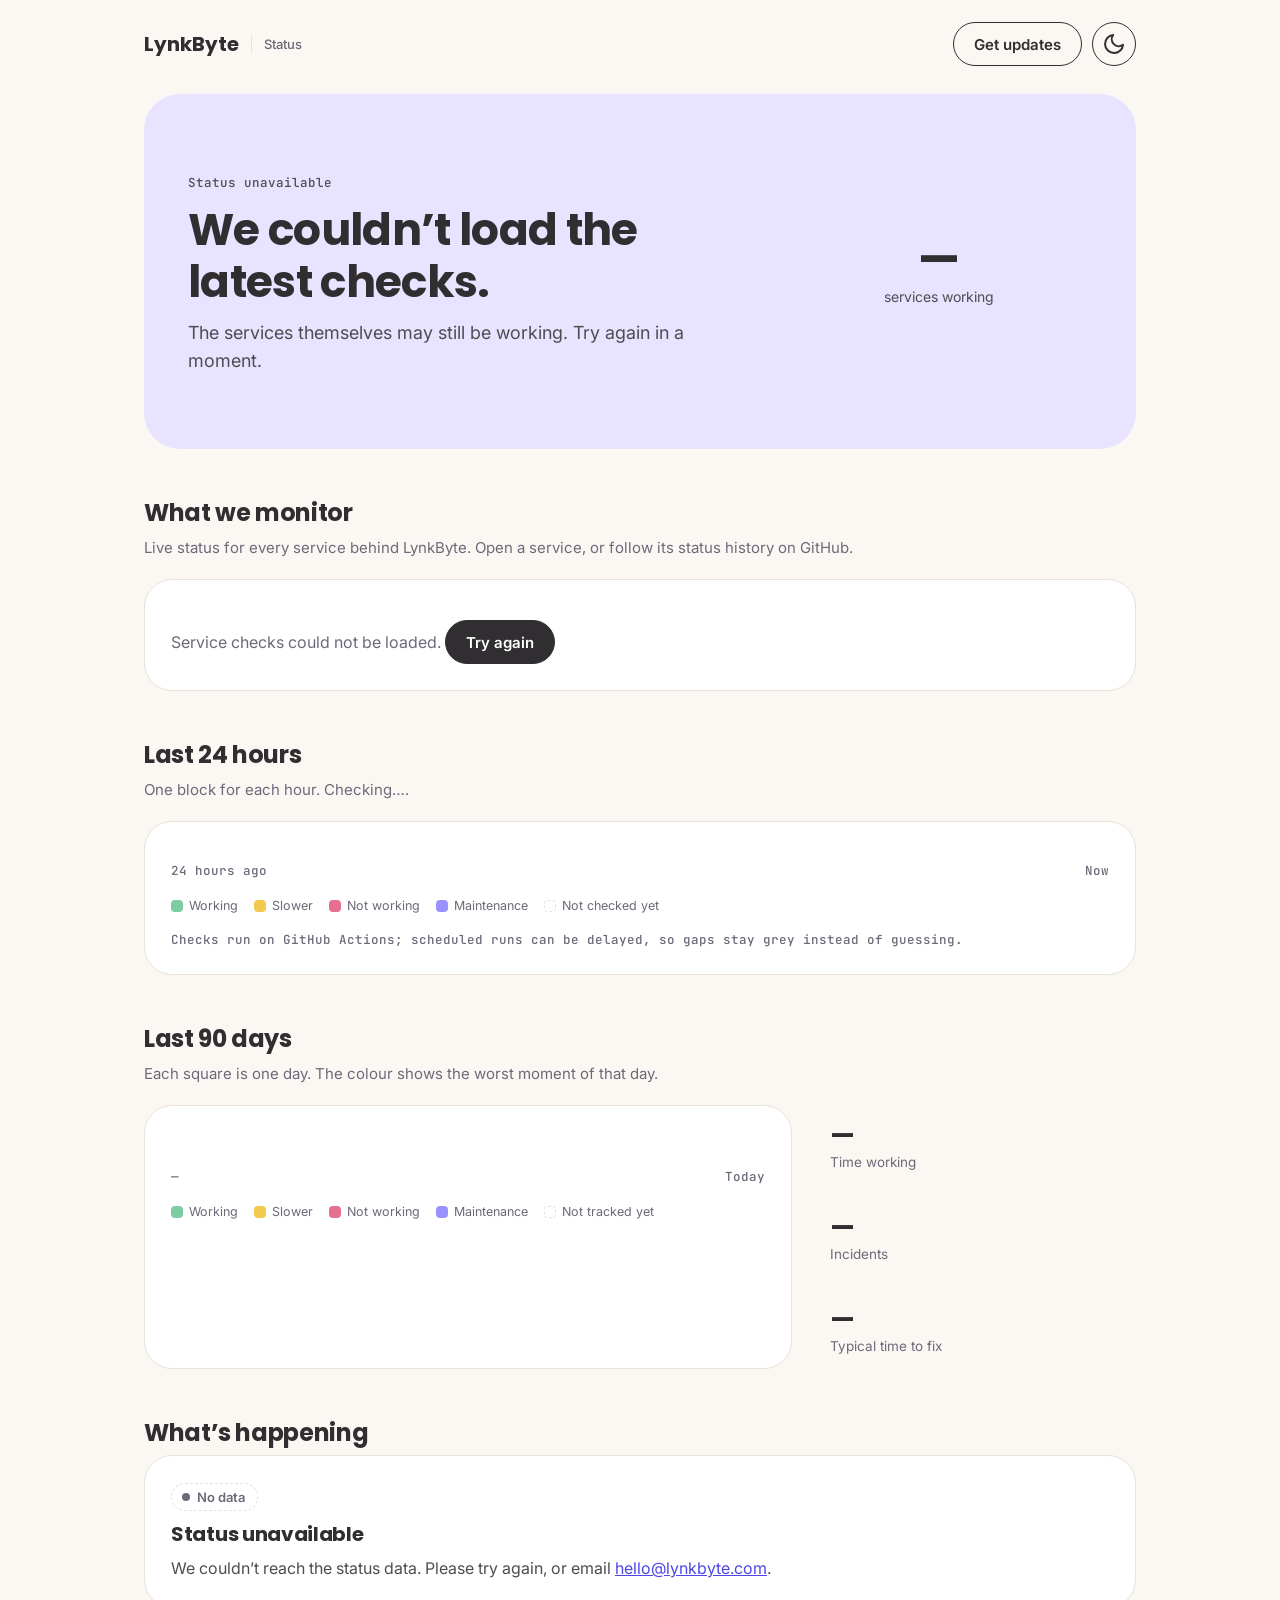
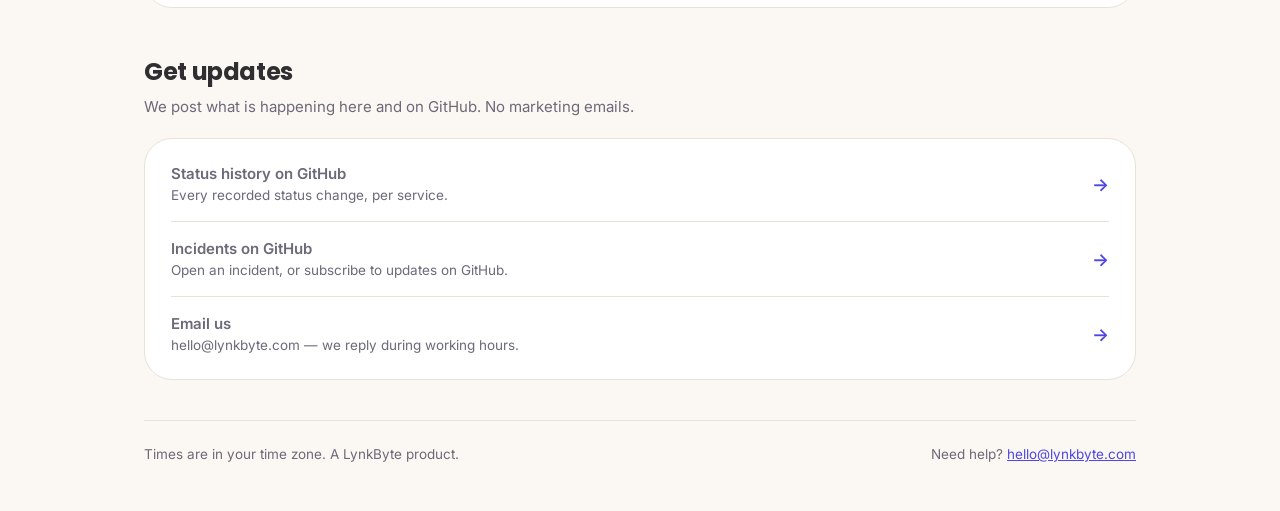
==== index.html @ 9e872897 "deploy: 687fb056496a555af31395bfa86033e79df6782c" ====
<!doctype html>
<html lang="en">
<head>
<meta charset="utf-8">
<meta name="viewport" content="width=device-width, initial-scale=1, viewport-fit=cover">
<title>LynkByte status · Can I use it right now?</title>
<meta name="description" content="Live availability for LynkByte: signing in, billing, the web app and the Android app.">
<meta name="theme-color" content="#FBF8F3" media="(prefers-color-scheme: light)">
<meta name="theme-color" content="#17141B" media="(prefers-color-scheme: dark)">
<meta property="og:title" content="LynkByte status">
<meta property="og:description" content="Can I use LynkByte right now? Live availability for signing in, billing, the web app and the Android app.">
<meta property="og:type" content="website">
<meta property="og:url" content="https://status.lynkbyte.com/">
<link rel="canonical" href="https://status.lynkbyte.com/">
<link rel="icon" href="/favicon.svg" type="image/svg+xml">
<link rel="apple-touch-icon" href="/logo-192.png">
<link rel="manifest" href="/manifest.json">
<link rel="preconnect" href="https://fonts.googleapis.com"><link rel="preconnect" href="https://fonts.gstatic.com" crossorigin>
<link href="https://fonts.googleapis.com/css2?family=Poppins:wght@600;700&family=Inter:wght@400;500;600&family=JetBrains+Mono:wght@500&display=swap" rel="stylesheet">
<style>
:root{--ink:#312E32;--body:#4F4C52;--slate:#6C6979;--paper:#FBF8F3;--card:#fff;--rule:#E8E2D8;--on:#fff;--ind:#5046E6;
--butter:#FFF0BF;--mint:#D9F2E5;--pink:#FFDDE6;--lilac:#E8E3FF;
--s-ok:#7DCDA3;--s-deg:#F2C94C;--s-out:#E5708F;--s-mnt:#9A93FF;color-scheme:light}
@media(prefers-color-scheme:dark){:root:not([data-theme="light"]){--ink:#F2EFF5;--body:#CFCBD6;--slate:#A29EAD;--paper:#17141B;--card:#211E27;--rule:#36323E;--on:#17141B;--ind:#9A93FF;--butter:#4A4530;--mint:#2F4A3E;--pink:#4D3340;--lilac:#3A3659;color-scheme:dark}}
:root[data-theme="dark"]{--ink:#F2EFF5;--body:#CFCBD6;--slate:#A29EAD;--paper:#17141B;--card:#211E27;--rule:#36323E;--on:#17141B;--ind:#9A93FF;--butter:#4A4530;--mint:#2F4A3E;--pink:#4D3340;--lilac:#3A3659;color-scheme:dark}
*,*::before,*::after{box-sizing:border-box}
html{scroll-padding-top:24px}
body{margin:0;background:var(--paper);color:var(--body);font:400 16px/26px Inter,"Segoe UI",Arial,sans-serif}
h1,h2,h3{font-family:Poppins,"Segoe UI",Arial,sans-serif;color:var(--ink);margin:0;letter-spacing:-.015em}
button{font:inherit;color:inherit;background:none;border:0;cursor:pointer;text-align:left}
a{color:var(--ind)}
:focus-visible{outline:3px solid var(--ind);outline-offset:3px;border-radius:14px}
.w{max-width:1040px;margin:0 auto;padding:0 24px}
.mono{font:500 12.5px 'JetBrains Mono',ui-monospace,SFMono-Regular,Menlo,monospace;color:var(--slate)}
.ico{width:24px;height:24px;stroke:var(--ink);fill:none;stroke-width:2;stroke-linecap:round;stroke-linejoin:round;flex:none}
#banner{background:var(--butter);color:var(--ink);text-align:center;padding:9px 16px;font:600 13px Inter,Arial,sans-serif}
header{display:flex;align-items:center;justify-content:space-between;gap:12px;padding:22px 0}
.brand{font:700 20px Poppins,Arial,sans-serif;color:var(--ink);display:flex;gap:12px;align-items:center;text-decoration:none}
.brand small{font:500 13px Inter,Arial,sans-serif;color:var(--slate);border-left:1px solid var(--rule);padding-left:12px}
.h-actions{display:flex;gap:10px;flex:none}
.pill{height:44px;padding:0 20px;border-radius:99px;border:1.5px solid var(--ink);color:var(--ink);font:600 15px Inter,Arial,sans-serif;display:inline-flex;align-items:center;gap:8px;text-decoration:none;white-space:nowrap}
.pill.dk{background:var(--ink);color:var(--on)}
.ib{width:44px;padding:0;justify-content:center}
.hero{display:grid;grid-template-columns:1.3fr .7fr;gap:32px;align-items:center;border-radius:36px;padding:44px;margin-top:6px;transition:background .3s;color:var(--ink)}
.hero.ok{background:var(--mint)}.hero.deg{background:var(--butter)}.hero.out{background:var(--pink)}.hero.mnt,.hero.none{background:var(--lilac)}
.hero h1{font-size:44px;line-height:1.18;margin:10px 0 12px}
.hero p{margin:0;font-size:18px;line-height:28px;color:var(--body)}
.hero .mono{color:var(--body)}
.checks{padding:8px 26px}
.check{display:grid;grid-template-columns:minmax(0,1fr) auto auto 24px;gap:16px;align-items:center;padding:16px 0;border-bottom:1px solid var(--rule)}
.check:last-child{border-bottom:0}
.check .nm{min-width:0}
.check .nm b{display:block;font:600 15px/22px Inter,Arial,sans-serif;color:var(--ink)}
.check .nm a{text-decoration:none;color:var(--ink)}
.check .nm a:hover b{text-decoration:underline}
.check .nm span{display:block;color:var(--slate);font:500 12px/18px 'JetBrains Mono',monospace;white-space:nowrap;overflow:hidden;text-overflow:ellipsis}
.check .up{text-align:right;font:700 18px/22px Poppins,Arial,sans-serif;color:var(--ink);white-space:nowrap}
.check .up small{display:block;font:500 11.5px/16px Inter,Arial,sans-serif;color:var(--slate);text-transform:uppercase;letter-spacing:.04em}
.check .go{font:600 18px Inter,Arial,sans-serif;color:var(--ind);text-decoration:none;justify-self:end}
.ringw{position:relative;justify-self:center;width:min(100%,260px);aspect-ratio:1}
.ringw svg{width:100%;height:100%}
.ringc{position:absolute;inset:0;display:grid;place-content:center;text-align:center}
.ringc b{font:700 46px/50px Poppins,Arial,sans-serif;color:var(--ink)}
.ringc span{font-size:14px;color:var(--body)}
h2{font-size:24px;line-height:32px;margin:48px 0 6px}
.sub{margin:0 0 18px;color:var(--slate);font-size:15px}
.chip{display:inline-flex;align-items:center;gap:7px;border-radius:99px;padding:2px 12px 2px 10px;font:600 13px/22px Inter,Arial,sans-serif;color:var(--ink);white-space:nowrap}
.chip i{width:8px;height:8px;border-radius:50%;background:var(--ink);flex:none}
.c-ok{background:var(--mint)}.c-deg{background:var(--butter)}.c-out{background:var(--pink)}.c-mnt,.c-none{background:var(--lilac)}
.c-none{background:transparent;border:1.5px dashed var(--rule);color:var(--slate)}
.c-none i{background:var(--slate)}
.card{background:var(--card);border:1px solid var(--rule);border-radius:28px;padding:26px}
.rib{display:grid;grid-template-columns:repeat(24,1fr);gap:4px;margin-top:6px}
.rib i{height:44px;border-radius:8px;display:block}
.rib i.ok{background:var(--s-ok)}.rib i.deg{background:var(--s-deg)}.rib i.out{background:var(--s-out)}.rib i.mnt{background:var(--s-mnt)}
.rib i.none{background:transparent;border:1.5px dashed var(--rule)}
.lab{display:flex;justify-content:space-between;margin-top:8px}
.key{display:flex;flex-wrap:wrap;gap:6px 16px;margin-top:14px;font-size:12.5px;color:var(--slate)}
.key span{display:inline-flex;align-items:center;gap:6px}
.key i{width:12px;height:12px;border-radius:4px;display:inline-block}
.key i.ok{background:var(--s-ok)}.key i.deg{background:var(--s-deg)}.key i.out{background:var(--s-out)}.key i.mnt{background:var(--s-mnt)}
.key i.none{background:transparent;border:1.5px dashed var(--rule)}
.cols{display:grid;grid-template-columns:2fr 1fr;gap:20px}
.cal{display:grid;grid-auto-flow:column;grid-template-rows:repeat(7,1fr);gap:4px}
.cal i{aspect-ratio:1;border-radius:6px;min-width:0;display:block}
.cal i.ok{background:var(--s-ok)}.cal i.deg{background:var(--s-deg)}.cal i.out{background:var(--s-out)}.cal i.mnt{background:var(--s-mnt)}
.cal i.none{background:transparent;border:1.5px dashed var(--rule)}
.cal-lab{display:flex;justify-content:space-between;margin-top:12px}
.stats{display:grid;gap:12px;align-content:start}
.stat{background:var(--paper);border-radius:18px;padding:14px 18px}
.stat b{display:block;font:700 26px/32px Poppins,Arial,sans-serif;color:var(--ink)}
.stat span{font-size:13.5px;color:var(--slate);line-height:18px;display:block;margin-top:2px}
.inc h3{font-size:20px;margin:10px 0 4px}
.inc dl{display:grid;grid-template-columns:150px 1fr;gap:10px 18px;margin:16px 0}
.inc dt{font:600 13.5px Inter,Arial,sans-serif;color:var(--ink)}
.inc dd{margin:0}
.ups{list-style:none;margin:6px 0 0;padding:0 0 0 2px;border-left:2px solid var(--rule)}
.ups li{position:relative;padding:0 0 14px 20px;white-space:pre-line}
.ups li::before{content:"";position:absolute;left:-7px;top:8px;width:12px;height:12px;border-radius:50%;background:var(--ink);border:2px solid var(--card)}
.ups b{color:var(--ink)}
.recent{list-style:none;margin:16px 0 0;padding:0}
.recent li{display:flex;flex-wrap:wrap;gap:4px 12px;justify-content:space-between;padding:10px 0;border-top:1px solid var(--rule);font-size:14px}
.recent a{font-weight:600;text-decoration:none}
.recent a:hover{text-decoration:underline}
.updates{padding:8px 26px}
.updates .row{display:flex;justify-content:space-between;align-items:center;gap:14px;padding:16px 0;border-bottom:1px solid var(--rule);text-decoration:none;color:var(--ink)}
.updates .row:last-child{border-bottom:0}
.updates .row b{display:block;font:600 15px/22px Inter,Arial,sans-serif}
.updates .row span{display:block;color:var(--slate);font-size:13.5px;line-height:20px}
.updates .row .go{font:600 18px Inter,Arial,sans-serif;color:var(--ind);flex:none}
.muted{color:var(--slate)}
footer{margin:40px 0 44px;padding-top:20px;border-top:1px solid var(--rule);display:flex;flex-wrap:wrap;justify-content:space-between;gap:10px;font-size:13.5px;color:var(--slate)}
footer a{color:var(--ind)}
.retry{margin-top:14px;display:inline-flex}
@media(max-width:860px){.hero{grid-template-columns:1fr;padding:30px 24px}.hero h1{font-size:34px;line-height:42px}.ringw{width:min(70%,220px)}.cols{grid-template-columns:1fr}.stats{grid-template-columns:repeat(3,1fr)}}
@media(max-width:620px){.stats{grid-template-columns:1fr}.brand small{display:none}.pill{padding:0 16px}}
@media(max-width:560px){.w{padding:0 16px}.card{padding:20px}.updates{padding:4px 20px}.checks{padding:4px 20px}.check{grid-template-columns:minmax(0,1fr) auto;grid-template-areas:"nm up" "chip go";row-gap:8px;column-gap:12px}.check .nm{grid-area:nm}.check .up{grid-area:up}.check .chip{grid-area:chip;justify-self:start}.check .go{grid-area:go}.inc dl{grid-template-columns:1fr;gap:2px}.inc dd{margin-bottom:10px}.rib{gap:2px}.rib i{height:36px;border-radius:5px}.hero h1{font-size:30px;line-height:38px}}
@media(prefers-reduced-motion:reduce){*{transition:none!important}}
</style>
</head>
<body>
<div id="banner" hidden></div>
<div class="w">
<header>
  <a class="brand" href="/">LynkByte <small>Status</small></a>
  <div class="h-actions">
    <a class="pill" href="#updates">Get updates</a>
    <button class="pill ib" id="theme" type="button" aria-label="Switch between light and dark">
      <svg class="ico" viewBox="0 0 24 24" aria-hidden="true"><path d="M21 12.8A9 9 0 1 1 11.2 3a7 7 0 0 0 9.8 9.8z"/></svg>
    </button>
  </div>
</header>
<main>
  <section class="hero none" id="hero" aria-live="polite" aria-busy="true">
    <div>
      <span class="mono" id="hmeta">Checking status…</span>
      <h1 id="ht">Checking…</h1>
      <p id="hs">Loading the latest checks.</p>
    </div>
    <div class="ringw">
      <svg viewBox="0 0 220 220" id="ring" aria-hidden="true"></svg>
      <div class="ringc"><b id="rn">—</b><span>services working</span></div>
    </div>
  </section>

  <h2>What we monitor</h2>
  <p class="sub">Live status for every service behind LynkByte. Open a service, or follow its status history on GitHub.</p>
  <div class="card checks" id="checks"></div>

  <h2>Last 24 hours</h2>
  <p class="sub">One block for each hour. <span id="checked">Checking…</span>.</p>
  <div class="card">
    <div class="rib" id="rib" role="img" aria-label="Health for each of the last 24 hours"></div>
    <div class="lab mono"><span>24 hours ago</span><span>Now</span></div>
    <div class="key" aria-hidden="true">
      <span><i class="ok"></i>Working</span><span><i class="deg"></i>Slower</span><span><i class="out"></i>Not working</span><span><i class="mnt"></i>Maintenance</span><span><i class="none"></i>Not checked yet</span>
    </div>
    <p class="mono" style="margin:12px 0 0">Checks run on GitHub Actions; scheduled runs can be delayed, so gaps stay grey instead of guessing.</p>
  </div>

  <h2>Last 90 days</h2>
  <p class="sub">Each square is one day. The colour shows the worst moment of that day.</p>
  <div class="cols">
    <div class="card">
      <div class="cal" id="cal" role="img" aria-label="Health for each of the last 90 days"></div>
      <div class="cal-lab mono"><span id="cal-start">—</span><span id="cal-end">Today</span></div>
      <p class="mono" id="cal-note" style="margin:8px 0 0"></p>
      <div class="key" aria-hidden="true">
        <span><i class="ok"></i>Working</span><span><i class="deg"></i>Slower</span><span><i class="out"></i>Not working</span><span><i class="mnt"></i>Maintenance</span><span><i class="none"></i>Not tracked yet</span>
      </div>
    </div>
    <div class="stats">
      <div class="stat"><b id="up">—</b><span id="upl">Time working</span></div>
      <div class="stat"><b id="ni">—</b><span id="nil">Incidents</span></div>
      <div class="stat"><b id="fix">—</b><span id="fixl">Typical time to fix</span></div>
    </div>
  </div>

  <h2 id="ih">What’s happening</h2>
  <div class="card inc" id="inc"><p class="muted" style="margin:0">Loading the latest incident information…</p></div>

  <h2 id="updates">Get updates</h2>
  <p class="sub">We post what is happening here and on GitHub. No marketing emails.</p>
  <div class="card updates">
    <a class="row" href="https://github.com/LynkByte/lynkdesk-status/tree/master/history" target="_blank" rel="noopener">
      <span><b>Status history on GitHub</b><span>Every recorded status change, per service.</span></span>
      <span class="go" aria-hidden="true">→</span>
    </a>
    <a class="row" href="https://github.com/LynkByte/lynkdesk-status/issues" target="_blank" rel="noopener">
      <span><b>Incidents on GitHub</b><span>Open an incident, or subscribe to updates on GitHub.</span></span>
      <span class="go" aria-hidden="true">→</span>
    </a>
    <a class="row" href="mailto:hello@lynkbyte.com">
      <span><b>Email us</b><span>hello@lynkbyte.com — we reply during working hours.</span></span>
      <span class="go" aria-hidden="true">→</span>
    </a>
  </div>
</main>
<footer>
  <span>Times are in your time zone. A LynkByte product.</span>
  <span>Need help? <a href="mailto:hello@lynkbyte.com">hello@lynkbyte.com</a></span>
</footer>
</div>
<noscript><div class="w"><p class="card">This page needs JavaScript to load live status. You can still see the raw checks in the <a href="https://github.com/LynkByte/lynkdesk-status">status repository</a>.</p></div></noscript>
<script>
(function(){
'use strict';

var OWNER='LynkByte', REPO='lynkdesk-status';
var RAW='https://raw.githubusercontent.com/'+OWNER+'/'+REPO+'/master/';
var API='https://api.github.com/repos/'+OWNER+'/'+REPO;
var ISSUE_CACHE_KEY='lynkbyte-status-issues-v1';
var ISSUE_CACHE_MS=5*60*1000;
var RUN_CACHE_KEY='lynkbyte-status-lastrun-v1';
var RUN_CACHE_MS=2*60*1000;
var PREVIEW=(function(){var v=new URLSearchParams(location.search).get('preview');return ['ok','deg','out','mnt'].indexOf(v)>-1?v:null;})();

var LAB={ok:'Working',deg:'Slower than usual',out:'Not working',mnt:'Maintenance',none:'Not tracked yet'};
var COL={ok:'var(--s-ok)',deg:'var(--s-deg)',out:'var(--s-out)',mnt:'var(--s-mnt)'};

var SITES=[
  {slug:'corporate-website',name:'Corporate website',url:'https://lynkbyte.com'},
  {slug:'web-app',name:'Web app',url:'https://app.lynkbyte.com/up'},
  {slug:'api',name:'API',url:'https://api.lynkbyte.com/api/health'},
  {slug:'database-and-cache',name:'Database and cache',url:'https://app.lynkbyte.com/health/deep'}
];

var DEMO={
  ok:{hero:['Everything is working.','All four services are responding normally.'],title:null},
  deg:{hero:['Some services are slower than usual.','Keep working as normal. Screens may take a little longer to load.'],title:'Some services are slower than usual',who:'Customers using the web app or API',do:'Keep working as normal. Nothing is lost.',we:'We’re watching the affected services and will post an update here.',updates:[['Monitoring','The slow period is easing. We’re keeping an eye on it.','10:42'],['Investigating','Some requests are taking longer than usual.','10:05']]},
  out:{hero:['A service is not working right now.','We are fixing it. Your saved data is safe.'],title:'A service is not working',who:'Anyone using the affected service',do:'Try again in a few minutes. Your saved data is safe.',we:'We found the faulty change and are rolling it back.',updates:[['Identified','The faulty change is found. Rolling back now.','10:31'],['Investigating','Some requests are failing.','10:12']]},
  mnt:{hero:['Planned maintenance is under way.','Some services are briefly unavailable. Your data is safe.'],title:'Database upgrade',who:'The web app and API, for about 30 minutes',do:'If you’re already signed in, you can keep working.',we:'We’re upgrading the database to make everything faster. No data is lost.',updates:[['In progress','Some services are briefly unavailable.','10:00'],['Scheduled','Planned window: 10:00 to 10:30 today.','Announced 17 Nov']]}
};

var state={sites:{},summary:[],issues:[],issuesOk:false,maint:[],events:[],trackingStart:0,lastCheck:0,lastChange:0,loaded:false,failed:false,comments:{}};

function $(id){return document.getElementById(id);}
function esc(v){return String(v==null?'':v).replace(/[&<>"']/g,function(c){return {'&':'&amp;','<':'&lt;','>':'&gt;','"':'&quot;',"'":'&#39;'}[c];});}
function safeUrl(u){return /^https:\/\/github\.com\//.test(String(u||''))?u:'https://github.com/LynkByte/lynkdesk-status/issues';}
function has(arr,v){return arr.indexOf(v)>-1;}

function parseYml(text){
  var out={};
  text.split(/\r?\n/).forEach(function(line){
    var m=line.match(/^([A-Za-z][A-Za-z0-9]*):\s*(.*)$/);
    if(m) out[m[1]]=m[2];
  });
  return out;
}
function fetchText(url){
  return fetch(url,{cache:'no-store'}).then(function(r){
    if(!r.ok) throw new Error(url+' returned '+r.status);
    return r.text();
  });
}
function getIssues(){
  var cached=null;
  try{cached=JSON.parse(localStorage.getItem(ISSUE_CACHE_KEY)||'null');}catch(e){}
  if(cached&&Date.now()-cached.t<ISSUE_CACHE_MS) return Promise.resolve(cached.d);
  return fetch(API+'/issues?state=all&per_page=100&sort=created&direction=desc',{cache:'no-store',headers:{Accept:'application/vnd.github+json'}})
    .then(function(r){if(!r.ok) throw new Error('GitHub issues returned '+r.status);return r.json();})
    .then(function(list){
      list=list.filter(function(i){return !i.pull_request;});
      try{localStorage.setItem(ISSUE_CACHE_KEY,JSON.stringify({t:Date.now(),d:list}));}catch(e){}
      return list;
    })
    .catch(function(err){
      if(cached) return cached.d;
      throw err;
    });
}
function getLastRun(){
  var cached=null;
  try{cached=JSON.parse(localStorage.getItem(RUN_CACHE_KEY)||'null');}catch(e){}
  if(cached&&Date.now()-cached.t<RUN_CACHE_MS) return Promise.resolve(cached.ts);
  return fetch(API+'/actions/workflows/uptime.yml/runs?per_page=5&exclude_pull_requests=true',{cache:'no-store',headers:{Accept:'application/vnd.github+json'}})
    .then(function(r){if(!r.ok) throw new Error('Runs returned '+r.status);return r.json();})
    .then(function(d){
      var runs=(d&&d.workflow_runs)||[];
      var done=runs.filter(function(r){return r.status==='completed';})[0];
      var ts=done?new Date(done.updated_at||done.run_started_at).getTime():null;
      if(ts){try{localStorage.setItem(RUN_CACHE_KEY,JSON.stringify({t:Date.now(),ts:ts}));}catch(e){}}
      return ts;
    })
    .catch(function(){return cached?cached.ts:null;});
}

function norm(s){return s==='up'?'ok':s==='degraded'?'deg':s==='down'?'out':s==='mnt'?'mnt':'none';}
function slugExists(slug){return SITES.some(function(s){return s.slug===slug;});}
function labelsOf(i){return (i.labels||[]).map(function(l){return typeof l==='string'?l:(l.name||'');});}
function hasLabel(i,name){return has(labelsOf(i),name);}
function issueSlugs(i){return labelsOf(i).filter(slugExists);}
function isDegraded(i){return /degraded/i.test(i.title||'');}
function isStatus(i){return hasLabel(i,'status');}
function cleanTitle(t){return String(t||'').replace(/^[^A-Za-z0-9]+/,'').replace(/\s+/g,' ').trim();}

function parseMaint(i){
  var body=i.body||'';
  var start=(body.match(/start:\s*([^\s]+)/)||[])[1];
  var end=(body.match(/end:\s*([^\s]+)/)||[])[1];
  var s=start?new Date(start).getTime():NaN;
  var e=end?new Date(end).getTime():NaN;
  if(isNaN(s)||isNaN(e)||e<=s) return null;
  function list(key){
    var m=body.match(new RegExp(key+':\\s*([^\\n]*)'));
    return m?m[1].split(',').map(function(x){return x.trim();}).filter(Boolean):[];
  }
  return {start:s,end:e,down:list('expectedDown'),degraded:list('expectedDegraded'),title:cleanTitle(i.title),html_url:i.html_url,number:i.number};
}

function activeMaintList(){
  var now=Date.now();
  return state.maint.filter(function(m){return m.start<=now&&now<=m.end;});
}
function activeMaintFor(slug){
  var list=activeMaintList();
  for(var i=0;i<list.length;i++){
    var m=list[i];
    if(m.down.indexOf(slug)>-1||m.degraded.indexOf(slug)>-1) return m;
  }
  return null;
}
function siteState(slug){
  var s=state.sites[slug];
  if(!s) return 'none';
  var st=norm(s.status);
  var m=activeMaintFor(slug);
  if(m){
    if(m.down.indexOf(slug)>-1) return 'mnt';
    if(m.degraded.indexOf(slug)>-1&&st==='ok') return 'deg';
  }
  return st;
}
function overall(){
  if(PREVIEW) return PREVIEW;
  var sts=SITES.map(function(s){return siteState(s.slug);});
  if(has(sts,'out')) return 'out';
  if(has(sts,'deg')) return 'deg';
  if(has(sts,'mnt')||activeMaintList().length) return 'mnt';
  if(sts.every(function(x){return x==='none';})) return 'none';
  return 'ok';
}
function periodState(start,end){
  var st='ok';
  state.events.forEach(function(ev){
    if(ev.start<end&&ev.end>start){
      if(ev.kind==='out') st='out';
      else if(ev.kind==='deg'&&st!=='out') st='deg';
      else if(ev.kind==='mnt'&&st==='ok') st='mnt';
    }
  });
  return st;
}

function rel(ts){
  if(!ts) return 'never';
  var d=Date.now()-ts;
  if(d<60000) return 'just now';
  var m=Math.floor(d/60000);
  if(m<60) return m+' min ago';
  var h=Math.floor(m/60);
  if(h<24) return h+(h===1?' hour ago':' hours ago');
  var days=Math.floor(h/24);
  return days+(days===1?' day ago':' days ago');
}
function fmtTime(ts){return new Date(ts).toLocaleTimeString(undefined,{hour:'numeric',minute:'2-digit'});}
function fmtDate(ts){return new Date(ts).toLocaleDateString('en-GB',{day:'numeric',month:'short'});}
function fmtDateFull(ts){return new Date(ts).toLocaleDateString('en-GB',{day:'numeric',month:'short',year:'numeric'});}
function fmtDateTime(ts){return new Date(ts).toLocaleString(undefined,{day:'numeric',month:'short',hour:'numeric',minute:'2-digit'});}
function fmtDur(ms){
  if(ms<60000) return 'under a minute';
  var m=Math.round(ms/60000);
  if(m<60) return m+' min';
  var h=Math.floor(m/60),r=m%60;
  if(h<24) return r?h+'h '+r+'m':h+'h';
  var d=Math.floor(h/24),rh=h%24;
  return rh?d+'d '+rh+'h':d+'d';
}
function ymd(d){return d.getFullYear()+'-'+String(d.getMonth()+1).padStart(2,'0')+'-'+String(d.getDate()).padStart(2,'0');}

function summaryFor(slug){
  for(var i=0;i<state.summary.length;i++) if(state.summary[i]&&state.summary[i].slug===slug) return state.summary[i];
  return null;
}
function hadDowntime(dayStart){
  var key=ymd(new Date(dayStart));
  return state.summary.some(function(x){return x&&x.dailyMinutesDown&&x.dailyMinutesDown[key]>0;});
}
function affectedSites(slugs){
  return SITES.filter(function(s){return slugs.indexOf(s.slug)>-1;});
}
function arc(cx,cy,r,a0,a1){
  function p(a){return [cx+r*Math.cos(a),cy+r*Math.sin(a)];}
  var s=p(a0),e=p(a1);
  return 'M'+s[0].toFixed(2)+' '+s[1].toFixed(2)+'A'+r+' '+r+' 0 0 1 '+e[0].toFixed(2)+' '+e[1].toFixed(2);
}

function renderHero(){
  var w=overall(),hero=$('hero');
  var good=PREVIEW?(PREVIEW==='ok'?SITES.length:0):SITES.filter(function(s){return siteState(s.slug)==='ok';}).length;
  hero.className='hero '+w;
  var downSites=SITES.filter(function(s){return siteState(s.slug)==='out';});
  var title,text;
  if(PREVIEW&&DEMO[w]&&DEMO[w].hero){title=DEMO[w].hero[0];text=DEMO[w].hero[1];}
  else if(w==='ok'){title='Everything is working.';text='The website, web app, API and database are responding normally.';}
  else if(w==='deg'){title='Some services are slower than usual.';text='Keep working as normal. Screens may take a little longer to load.';}
  else if(w==='out'){title=(downSites[0]?downSites[0].name:'A service')+' isn’t working right now.';text='We are fixing it. Your saved data is safe.';}
  else if(w==='mnt'){title='Planned maintenance is under way.';text='Some services are briefly unavailable. Your saved data is safe.';}
  else{title='Waiting for the first checks.';text='The page will update as soon as the first results arrive.';}
  $('ht').textContent=title;
  $('hs').textContent=text;
  $('rn').textContent=good+'/'+SITES.length;
  hero.setAttribute('aria-busy','false');
  updateAges();
}

function updateAges(){
  if(!state.loaded) return;
  var meta=$('hmeta');
  var when=state.lastCheck||state.lastChange;
  var prefix=state.lastCheck?'checked ':'last change ';
  if(PREVIEW){meta.textContent='Design preview · not live data';meta.title='';}
  else if(when){meta.textContent='Right now · '+prefix+rel(when);meta.title=new Date(when).toLocaleString();}
  else{meta.textContent='Right now · no check yet';meta.title='';}
  var checked=$('checked');
  if(checked){
    var txt=when?prefix+rel(when):'not checked yet';
    checked.textContent=txt.charAt(0).toUpperCase()+txt.slice(1);
    checked.title=when?new Date(when).toLocaleString():'';
  }
}

function uptimeFor(slug){
  var s=summaryFor(slug);
  if(!s) return null;
  var days=(Date.now()-state.trackingStart)/86400000;
  if(days>=30) return {value:s.uptimeMonth||s.uptime||'—',label:'last 30 days'};
  return {value:s.uptime||'—',label:'since '+fmtDate(state.trackingStart)};
}

function renderChecks(){
  $('checks').innerHTML=SITES.map(function(s){
    var st=PREVIEW||siteState(s.slug),site=state.sites[s.slug];
    var up=PREVIEW?null:uptimeFor(s.slug);
    var age=site&&site.lastUpdated?'status since '+rel(new Date(site.lastUpdated).getTime()):'';
    var text=st==='none'?'No data yet':LAB[st];
    return '<div class="check">'+
      '<span class="nm"><a href="'+esc(s.url)+'" target="_blank" rel="noopener"><b>'+esc(s.name)+'</b></a><span title="'+esc(s.url)+'">'+esc(s.url)+'</span></span>'+
      '<span class="up">'+(up?esc(up.value):'—')+'<small>'+esc(up?up.label:'preview')+'</small></span>'+
      '<span class="chip c-'+st+'" title="'+esc(age)+'"><i></i>'+esc(text)+'</span>'+
      '<a class="go" href="https://github.com/LynkByte/lynkdesk-status/commits/master/history/'+s.slug+'.yml" target="_blank" rel="noopener" title="'+esc('Status history for '+s.name+' on GitHub')+'" aria-label="'+esc('Status history for '+s.name+' on GitHub')+'">→</a>'+
    '</div>';
  }).join('');
}

function renderRibbon(){
  var hour=new Date();hour.setMinutes(0,0,0);
  var cutoff=state.lastCheck||state.lastChange||Date.now();
  var blocks=[],summary=[];
  for(var i=23;i>=0;i--){
    var s=hour.getTime()-i*3600000,e=s+3600000,st;
    if(e<=state.trackingStart||s>=cutoff) st='none';
    else st=periodState(s,e);
    var label=fmtTime(s);
    blocks.push('<i class="'+st+'" title="'+esc(label+' · '+(st==='none'?'Not checked yet':LAB[st]))+'" aria-hidden="true"></i>');
    summary.push(LAB[st]);
  }
  $('rib').innerHTML=blocks.join('');
  $('rib').setAttribute('aria-label','Last 24 hours: '+summary.join(', '));
}

function renderCalendar(){
  var today=new Date();today.setHours(0,0,0,0);
  var first=today.getTime()-89*86400000;
  var cells=[],counts={ok:0,deg:0,out:0,mnt:0,none:0};
  for(var i=0;i<90;i++){
    var s=first+i*86400000,e=s+86400000,st;
    if(e<=state.trackingStart) st='none';
    else{
      st=periodState(s,e);
      if(st==='ok'&&hadDowntime(s)) st='out';
    }
    counts[st]=(counts[st]||0)+1;
    var day=fmtDate(s);
    cells.push('<i class="'+st+'" title="'+esc(day+' · '+(st==='none'?'Not tracked yet':LAB[st]))+'" aria-hidden="true"></i>');
  }
  $('cal').innerHTML=cells.join('');
  $('cal-start').textContent=fmtDate(first);
  $('cal-end').textContent=fmtDate(today);
  $('cal-note').textContent='Tracking began '+fmtDateFull(state.trackingStart)+'.';
  $('cal').setAttribute('aria-label','Last 90 days: '+counts.ok+' working, '+counts.deg+' slower, '+counts.out+' not working, '+counts.mnt+' maintenance, '+counts.none+' not tracked yet');
}

function renderStats(){
  var trackingDays=(Date.now()-state.trackingStart)/86400000;
  function pick(field){
    var vals=state.summary.map(function(x){return x?parseFloat(x[field]):NaN;}).filter(function(v){return !isNaN(v);});
    return vals.length?Math.min.apply(null,vals):null;
  }
  var upEl=$('up'),upL=$('upl');
  if(trackingDays>=30){
    var m=pick('uptimeMonth');
    upEl.textContent=m===null?'—':m.toFixed(2)+'%';
    upL.textContent='Time working, last 30 days';
  }else{
    var a=pick('uptime');
    upEl.textContent=a===null?'—':a.toFixed(2)+'%';
    upL.textContent='Time working since '+fmtDateFull(state.trackingStart);
  }

  var ni=$('ni'),nil=$('nil');
  if(state.issuesOk){
    var cutoff=Math.max(state.trackingStart,Date.now()-90*86400000);
    var count=state.issues.filter(function(i){return isStatus(i)&&new Date(i.created_at).getTime()>=cutoff;}).length;
    ni.textContent=count;
    nil.textContent=trackingDays>=90?'Incidents, last 90 days':'Incidents since '+fmtDateFull(state.trackingStart);
  }else{
    ni.textContent='—';
    nil.textContent='Incident count unavailable';
  }

  var durations=state.issues.filter(function(i){return isStatus(i)&&i.closed_at;})
    .map(function(i){return new Date(i.closed_at)-new Date(i.created_at);})
    .filter(function(ms){return ms>0;})
    .sort(function(a,b){return a-b;});
  var fix=$('fix');
  if(durations.length){
    fix.textContent=fmtDur(durations[Math.floor(durations.length/2)]);
    $('fixl').textContent='Typical time to fix';
  }else{
    fix.textContent='—';
    $('fixl').textContent=state.issuesOk?'No incidents fixed yet':'Time to fix unavailable';
  }
}

function renderIncident(){
  var box=$('inc');
  if(PREVIEW&&DEMO[PREVIEW]&&DEMO[PREVIEW].title){
    var d=DEMO[PREVIEW];
    box.innerHTML='<span class="chip c-'+PREVIEW+'"><i></i>'+(PREVIEW==='mnt'?'In progress':'Ongoing')+'</span>'+
      '<h3>'+esc(d.title)+'</h3>'+
      '<dl><dt>Who is affected</dt><dd>'+esc(d.who)+'</dd><dt>What you can do</dt><dd>'+esc(d.do)+'</dd><dt>What we are doing</dt><dd>'+esc(d.we)+'</dd></dl>'+
      '<ol class="ups">'+d.updates.map(function(u){return '<li><b>'+esc(u[0])+'</b> <span class="mono">'+esc(u[2])+'</span><br>'+esc(u[1])+'</li>';}).join('')+'</ol>';
    return;
  }
  if(!state.issuesOk){
    if(overall()==='out'||overall()==='deg'){
      box.innerHTML='<span class="chip c-out"><i></i>Ongoing</span><h3>Some services are affected</h3><p style="margin:8px 0 0">The live checks above show a problem. Detailed incident updates are temporarily unavailable; refresh in a moment or check <a href="https://github.com/LynkByte/lynkdesk-status/issues" target="_blank" rel="noopener">GitHub</a>.</p>';
    }else{
      box.innerHTML='<span class="chip c-ok"><i></i>No incidents</span><h3>All clear</h3><p style="margin:8px 0 0">The live checks are passing. Detailed incident history is temporarily unavailable.</p>';
    }
    return;
  }
  var open=state.issues.filter(function(i){return isStatus(i)&&i.state==='open'&&issueSlugs(i).length;}).sort(function(a,b){
    var da=isDegraded(a)?1:0,db=isDegraded(b)?1:0;
    if(da!==db) return da-db;
    return new Date(b.created_at)-new Date(a.created_at);
  })[0];
  var maint=activeMaintList()[0];
  if(open) return renderOpenIncident(open);
  if(maint) return renderMaint(maint);
  return renderAllClear();
}

function renderOpenIncident(issue){
  var box=$('inc'),st=isDegraded(issue)?'deg':'out',slugs=issueSlugs(issue),sites=affectedSites(slugs);
  var who=sites.length?sites.map(function(s){return s.name;}).join(', '):'Some services';
  var what=st==='out'?'Try again in a few minutes. Your saved data is safe.':'Keep working as normal. Screens may take a little longer to load.';
  box.innerHTML='<span class="chip c-'+st+'"><i></i>Ongoing</span>'+
    '<h3>'+esc(cleanTitle(issue.title))+'</h3>'+
    '<dl><dt>Who is affected</dt><dd>'+esc(who)+'</dd>'+
    '<dt>What you can do</dt><dd>'+esc(what)+'</dd>'+
    '<dt>What we are doing</dt><dd id="doing">We’re investigating. Updates will appear below.</dd>'+
    '<dt>Started</dt><dd>'+esc(fmtDateTime(issue.created_at))+'</dd></dl>'+
    '<ol class="ups" id="ups"><li><b>Reported</b> <span class="mono">'+esc(fmtTime(issue.created_at))+'</span><br>We’re looking into it.</li></ol>'+
    '<p style="margin:14px 0 0"><a href="'+esc(safeUrl(issue.html_url))+'" target="_blank" rel="noopener">Follow this incident on GitHub</a></p>';
  loadComments(issue);
}

function loadComments(issue){
  if(state.comments[issue.number]) return paintComments(issue,state.comments[issue.number]);
  fetch(issue.comments_url+'?per_page=30',{headers:{Accept:'application/vnd.github+json'}})
    .then(function(r){if(!r.ok) throw new Error('comments '+r.status);return r.json();})
    .then(function(list){state.comments[issue.number]=list;paintComments(issue,list);})
    .catch(function(){});
}
function paintComments(issue,list){
  var ups=$('ups');
  if(!ups||!list||!list.length) return;
  var recent=list.slice(-5).reverse();
  ups.innerHTML=recent.map(function(c){
    return '<li><b>Update</b> <span class="mono">'+esc(fmtTime(c.created_at))+'</span><br>'+esc(trimBody(c.body))+'</li>';
  }).join('')+'<li><b>Reported</b> <span class="mono">'+esc(fmtTime(issue.created_at))+'</span><br>We’re looking into it.</li>';
  var doing=$('doing');
  if(doing&&recent[0]&&recent[0].body) doing.textContent='We posted an update below.';
}
function trimBody(body){
  var s=String(body||'').replace(/\r/g,'').replace(/\n{3,}/g,'\n\n').trim();
  return s.length>420?s.slice(0,417)+'…':s;
}

function renderMaint(m){
  var box=$('inc'),slugs=m.down.concat(m.degraded),sites=affectedSites(slugs);
  var who=sites.length?sites.map(function(s){return s.name;}).join(', '):'Some services';
  box.innerHTML='<span class="chip c-mnt"><i></i>In progress</span>'+
    '<h3>'+esc(m.title||'Planned maintenance')+'</h3>'+
    '<dl><dt>Who is affected</dt><dd>'+esc(who)+'</dd>'+
    '<dt>What you can do</dt><dd>Carry on as normal where you can. Your saved data is safe.</dd>'+
    '<dt>What we are doing</dt><dd>We’re carrying out planned maintenance. We’ll post an update when it’s done.</dd>'+
    '<dt>Window</dt><dd>'+esc(fmtDateTime(m.start)+' – '+fmtDateTime(m.end))+'</dd></dl>'+
    '<ol class="ups"><li><b>In progress</b> <span class="mono">'+esc(fmtTime(m.start))+'</span><br>Planned maintenance is under way.</li></ol>';
}

function renderAllClear(){
  var box=$('inc');
  var recent=state.issues.filter(function(i){return isStatus(i)&&i.closed_at;})
    .sort(function(a,b){return new Date(b.closed_at)-new Date(a.closed_at);}).slice(0,3);
  var html='<span class="chip c-ok"><i></i>No incidents</span><h3>All clear</h3>';
  if(recent.length){
    html+='<p style="margin:8px 0 0">Nothing is wrong right now. The last problem was '+esc(cleanTitle(recent[0].title))+' on '+esc(fmtDate(recent[0].closed_at))+', fixed in '+esc(fmtDur(new Date(recent[0].closed_at)-new Date(recent[0].created_at)))+'.</p>';
    html+='<ul class="recent">'+recent.map(function(i){
      var dur=fmtDur(new Date(i.closed_at)-new Date(i.created_at));
      return '<li><span>'+esc(cleanTitle(i.title))+'</span><span class="mono">'+esc(fmtDate(i.closed_at))+' · '+esc(dur)+'</span><a href="'+esc(safeUrl(i.html_url))+'" target="_blank" rel="noopener">Details</a></li>';
    }).join('')+'</ul>';
  }else{
    html+='<p style="margin:8px 0 0">Nothing is wrong right now. No incidents since tracking began on '+esc(fmtDateFull(state.trackingStart))+'.</p>';
  }
  box.innerHTML=html;
}

function renderRing(){
  var n=SITES.length,gap=.16,seg=2*Math.PI/n,out='';
  for(var i=0;i<n;i++){
    var st=PREVIEW||siteState(SITES[i].slug),a0=-Math.PI/2+i*seg+gap/2,a1=a0+seg-gap;
    out+='<path d="'+arc(110,110,88,a0,a1)+'" fill="none" stroke-width="20" stroke-linecap="round" stroke="'+(st==='none'?'var(--rule)':COL[st])+'" opacity="'+(st==='none'?'.7':'1')+'"/>';
  }
  $('ring').innerHTML=out;
}

function render(){
  renderHero();
  renderChecks();
  renderRibbon();
  renderCalendar();
  renderStats();
  renderIncident();
  renderRing();
}

function fail(){
  state.failed=true;
  $('hero').className='hero mnt';
  $('hero').setAttribute('aria-busy','false');
  $('hmeta').textContent='Status unavailable';
  $('ht').textContent='We couldn’t load the latest checks.';
  $('hs').textContent='The services themselves may still be working. Try again in a moment.';
  $('rn').textContent='—';
  $('checks').innerHTML='<p class="muted" style="margin:0">Service checks could not be loaded. <button type="button" class="pill dk retry" id="retry">Try again</button></p>';
  $('inc').innerHTML='<span class="chip c-none"><i></i>No data</span><h3>Status unavailable</h3><p style="margin:8px 0 0">We couldn’t reach the status data. Please try again, or email <a href="mailto:hello@lynkbyte.com">hello@lynkbyte.com</a>.</p>';
  $('up').textContent='—';$('ni').textContent='—';$('fix').textContent='—';
  var retry=$('retry');
  if(retry) retry.addEventListener('click',function(){location.reload();});
}

function load(){
  var hist=Promise.all(SITES.map(function(s){
    return fetchText(RAW+'history/'+s.slug+'.yml').then(parseYml).catch(function(){return null;});
  }));
  var summary=Promise.resolve(fetch(RAW+'history/summary.json',{cache:'no-store'}))
    .then(function(r){return r.ok?r.json():null;})
    .catch(function(){return null;});
  var issues=Promise.resolve(getIssues()).catch(function(){return null;});
  var lastRun=Promise.resolve(getLastRun()).catch(function(){return null;});
  return Promise.all([hist,summary,issues,lastRun]).then(function(res){
    var rows=res[0],sum=res[1],list=res[2],run=res[3];
    state.sites={};
    var starts=[],checks=[];
    SITES.forEach(function(s,i){
      var row=rows[i];
      if(!row) return;
      state.sites[s.slug]={
        status:row.status||'',
        code:row.code||'',
        responseTime:row.responseTime||'',
        lastUpdated:row.lastUpdated||'',
        startTime:row.startTime||''
      };
      if(row.startTime){var st=new Date(row.startTime).getTime();if(!isNaN(st)) starts.push(st);}
      if(row.lastUpdated){var lt=new Date(row.lastUpdated).getTime();if(!isNaN(lt)) checks.push(lt);}
    });
    if(!Object.keys(state.sites).length) throw new Error('No history available');
    state.trackingStart=starts.length?Math.min.apply(null,starts):(checks.length?Math.min.apply(null,checks):Date.now());
    state.lastChange=checks.length?Math.max.apply(null,checks):0;
    state.lastCheck=run||0;
    state.summary=Array.isArray(sum)?sum:[];
    state.issuesOk=Array.isArray(list);
    state.issues=Array.isArray(list)?list:[];
    state.maint=[];
    state.events=[];
    state.issues.forEach(function(i){
      if(hasLabel(i,'maintenance')){var m=parseMaint(i);if(m) state.maint.push(m);return;}
      if(!isStatus(i)) return;
      var slugs=issueSlugs(i);
      if(!slugs.length) return;
      var start=new Date(i.created_at).getTime();
      var end=i.closed_at?new Date(i.closed_at).getTime():Date.now();
      if(end<=start) end=start+60000;
      state.events.push({start:start,end:end,kind:isDegraded(i)?'deg':'out'});
    });
    state.maint.forEach(function(m){
      var relevant=(!m.down.length&&!m.degraded.length)||m.down.concat(m.degraded).some(slugExists);
      if(relevant) state.events.push({start:m.start,end:m.end,kind:'mnt'});
    });
    state.loaded=true;
    render();
  }).catch(function(err){
    if(window.console) console.error(err);
    fail();
  });
}

if(PREVIEW){
  var banner=$('banner');
  banner.hidden=false;
  banner.textContent='Design preview · showing the “'+(PREVIEW==='deg'?'slower':PREVIEW==='out'?'outage':PREVIEW==='mnt'?'maintenance':'working')+'” state, not live data';
  document.documentElement.setAttribute('data-preview',PREVIEW);
}

$('theme').addEventListener('click',function(){
  var root=document.documentElement;
  var dark=root.getAttribute('data-theme')?root.getAttribute('data-theme')==='dark':window.matchMedia('(prefers-color-scheme: dark)').matches;
  root.setAttribute('data-theme',dark?'light':'dark');
});

if('serviceWorker' in navigator){
  navigator.serviceWorker.getRegistrations().then(function(rs){rs.forEach(function(r){r.unregister();});}).catch(function(){});
}
if('caches' in window){
  caches.keys().then(function(keys){keys.forEach(function(k){caches.delete(k);});}).catch(function(){});
}

load();
setInterval(updateAges,60000);
setInterval(function(){if(!document.hidden) load();},10*60*1000);
})();
</script>
</body>
</html>
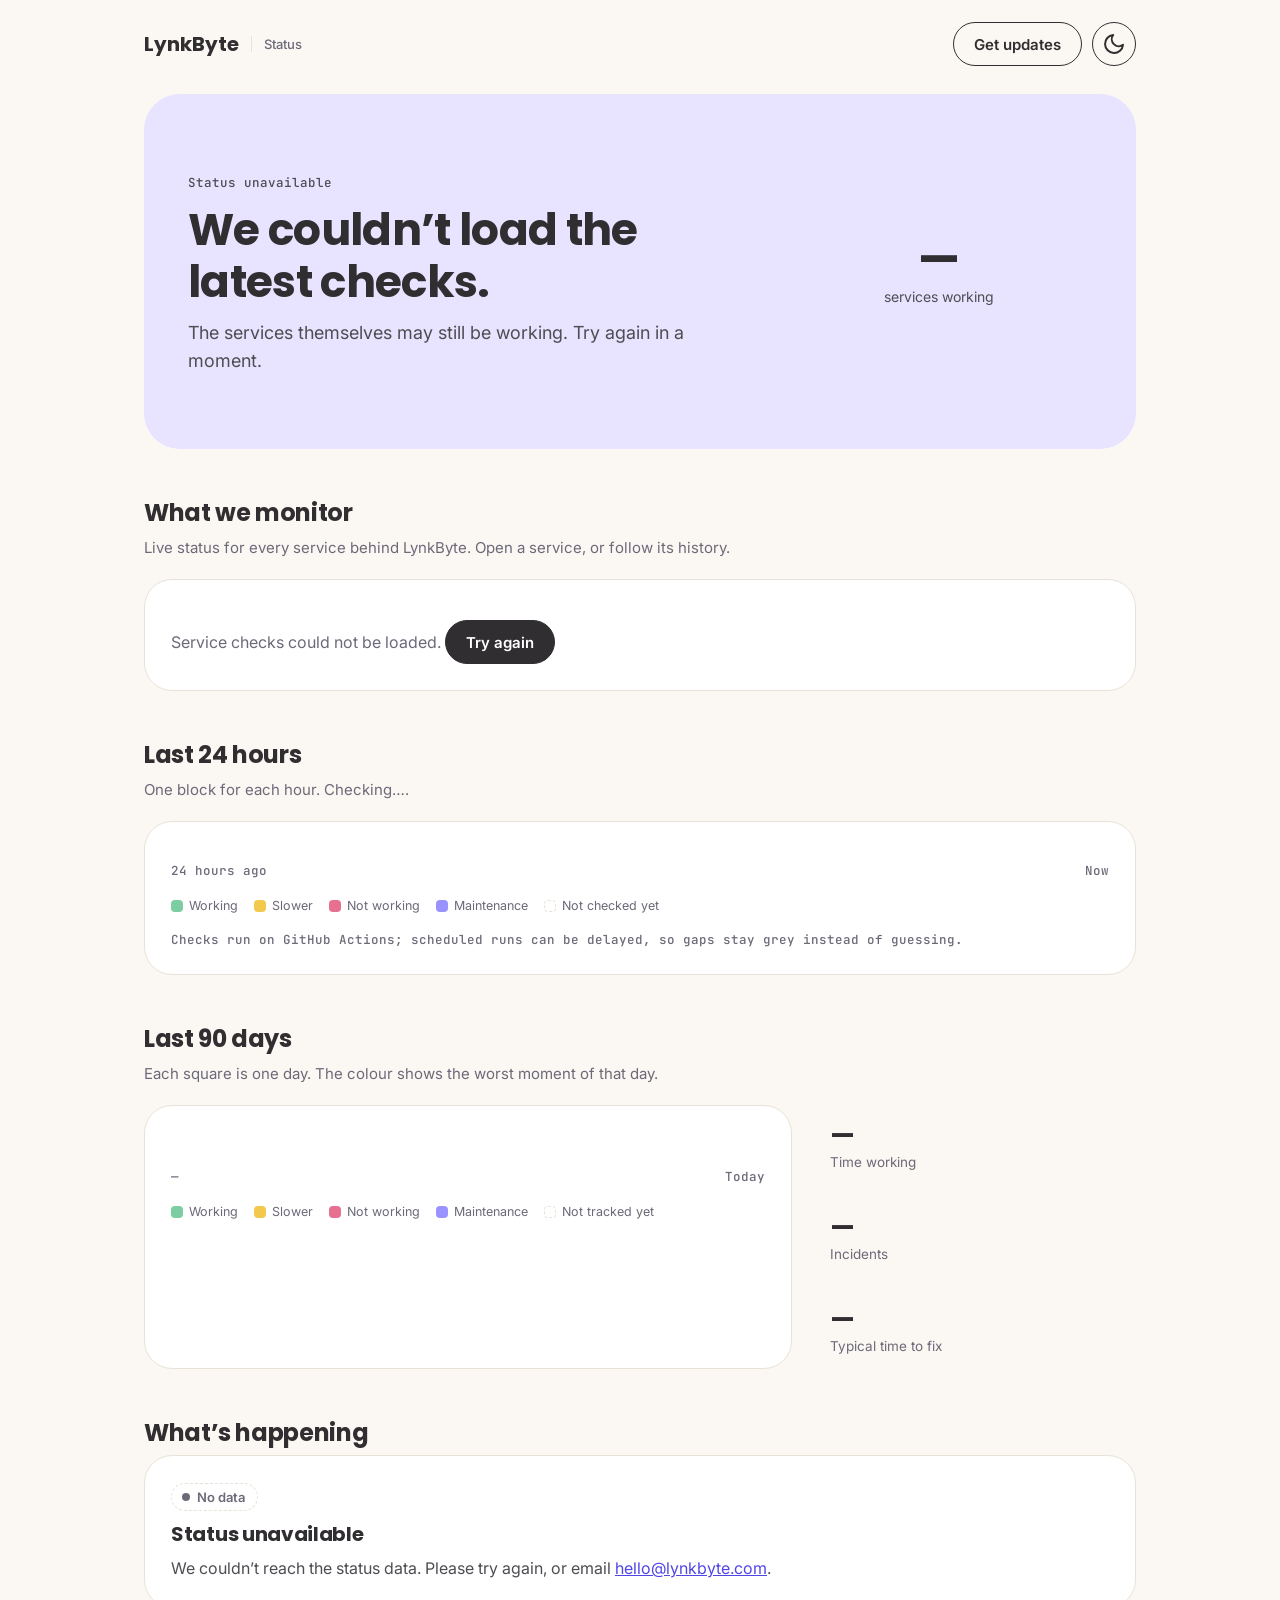
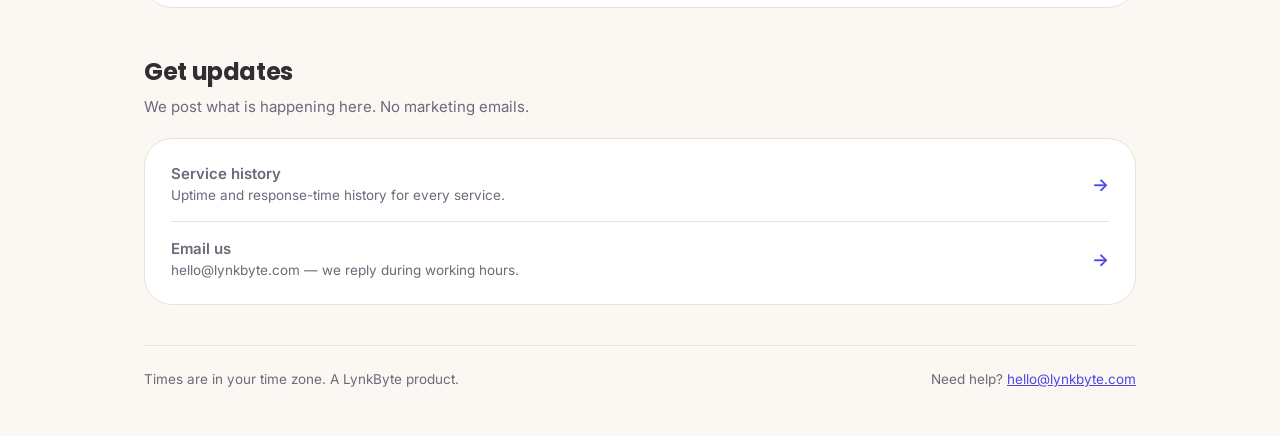
==== commit fe7ccb3c: "deploy: 7a174834b29d6bb6e81fd0dfc7f990e30463a4e9" ====
--- a/index.html
+++ b/index.html
@@ -144,7 +144,7 @@
   </section>
 
   <h2>What we monitor</h2>
-  <p class="sub">Live status for every service behind LynkByte. Open a service, or follow its status history on GitHub.</p>
+  <p class="sub">Live status for every service behind LynkByte. Open a service, or follow its history.</p>
   <div class="card checks" id="checks"></div>
 
   <h2>Last 24 hours</h2>
@@ -180,14 +180,10 @@
   <div class="card inc" id="inc"><p class="muted" style="margin:0">Loading the latest incident information…</p></div>
 
   <h2 id="updates">Get updates</h2>
-  <p class="sub">We post what is happening here and on GitHub. No marketing emails.</p>
+  <p class="sub">We post what is happening here. No marketing emails.</p>
   <div class="card updates">
-    <a class="row" href="https://github.com/LynkByte/lynkdesk-status/tree/master/history" target="_blank" rel="noopener">
-      <span><b>Status history on GitHub</b><span>Every recorded status change, per service.</span></span>
-      <span class="go" aria-hidden="true">→</span>
-    </a>
-    <a class="row" href="https://github.com/LynkByte/lynkdesk-status/issues" target="_blank" rel="noopener">
-      <span><b>Incidents on GitHub</b><span>Open an incident, or subscribe to updates on GitHub.</span></span>
+    <a class="row" href="/history/">
+      <span><b>Service history</b><span>Uptime and response-time history for every service.</span></span>
       <span class="go" aria-hidden="true">→</span>
     </a>
     <a class="row" href="mailto:hello@lynkbyte.com">
@@ -201,7 +197,7 @@
   <span>Need help? <a href="mailto:hello@lynkbyte.com">hello@lynkbyte.com</a></span>
 </footer>
 </div>
-<noscript><div class="w"><p class="card">This page needs JavaScript to load live status. You can still see the raw checks in the <a href="https://github.com/LynkByte/lynkdesk-status">status repository</a>.</p></div></noscript>
+<noscript><div class="w"><p class="card">This page needs JavaScript to load live status. Please email <a href="mailto:hello@lynkbyte.com">hello@lynkbyte.com</a> if you need help.</p></div></noscript>
 <script>
 (function(){
 'use strict';
@@ -236,7 +232,6 @@
 
 function $(id){return document.getElementById(id);}
 function esc(v){return String(v==null?'':v).replace(/[&<>"']/g,function(c){return {'&':'&amp;','<':'&lt;','>':'&gt;','"':'&quot;',"'":'&#39;'}[c];});}
-function safeUrl(u){return /^https:\/\/github\.com\//.test(String(u||''))?u:'https://github.com/LynkByte/lynkdesk-status/issues';}
 function has(arr,v){return arr.indexOf(v)>-1;}
 
 function parseYml(text){
@@ -448,7 +443,7 @@
       '<span class="nm"><a href="'+esc(s.url)+'" target="_blank" rel="noopener"><b>'+esc(s.name)+'</b></a><span title="'+esc(s.url)+'">'+esc(s.url)+'</span></span>'+
       '<span class="up">'+(up?esc(up.value):'—')+'<small>'+esc(up?up.label:'preview')+'</small></span>'+
       '<span class="chip c-'+st+'" title="'+esc(age)+'"><i></i>'+esc(text)+'</span>'+
-      '<a class="go" href="https://github.com/LynkByte/lynkdesk-status/commits/master/history/'+s.slug+'.yml" target="_blank" rel="noopener" title="'+esc('Status history for '+s.name+' on GitHub')+'" aria-label="'+esc('Status history for '+s.name+' on GitHub')+'">→</a>'+
+      '<a class="go" href="/history/'+s.slug+'/" title="'+esc('History for '+s.name)+'" aria-label="'+esc('History for '+s.name)+'">→</a>'+
     '</div>';
   }).join('');
 }
@@ -545,7 +540,7 @@
   }
   if(!state.issuesOk){
     if(overall()==='out'||overall()==='deg'){
-      box.innerHTML='<span class="chip c-out"><i></i>Ongoing</span><h3>Some services are affected</h3><p style="margin:8px 0 0">The live checks above show a problem. Detailed incident updates are temporarily unavailable; refresh in a moment or check <a href="https://github.com/LynkByte/lynkdesk-status/issues" target="_blank" rel="noopener">GitHub</a>.</p>';
+      box.innerHTML='<span class="chip c-out"><i></i>Ongoing</span><h3>Some services are affected</h3><p style="margin:8px 0 0">The live checks above show a problem. Detailed incident updates are temporarily unavailable; refresh in a moment or email <a href="mailto:hello@lynkbyte.com">hello@lynkbyte.com</a>.</p>';
     }else{
       box.innerHTML='<span class="chip c-ok"><i></i>No incidents</span><h3>All clear</h3><p style="margin:8px 0 0">The live checks are passing. Detailed incident history is temporarily unavailable.</p>';
     }
@@ -572,8 +567,7 @@
     '<dt>What you can do</dt><dd>'+esc(what)+'</dd>'+
     '<dt>What we are doing</dt><dd id="doing">We’re investigating. Updates will appear below.</dd>'+
     '<dt>Started</dt><dd>'+esc(fmtDateTime(issue.created_at))+'</dd></dl>'+
-    '<ol class="ups" id="ups"><li><b>Reported</b> <span class="mono">'+esc(fmtTime(issue.created_at))+'</span><br>We’re looking into it.</li></ol>'+
-    '<p style="margin:14px 0 0"><a href="'+esc(safeUrl(issue.html_url))+'" target="_blank" rel="noopener">Follow this incident on GitHub</a></p>';
+    '<ol class="ups" id="ups"><li><b>Reported</b> <span class="mono">'+esc(fmtTime(issue.created_at))+'</span><br>We’re looking into it.</li></ol>';
   loadComments(issue);
 }
 
@@ -620,7 +614,7 @@
     html+='<p style="margin:8px 0 0">Nothing is wrong right now. The last problem was '+esc(cleanTitle(recent[0].title))+' on '+esc(fmtDate(recent[0].closed_at))+', fixed in '+esc(fmtDur(new Date(recent[0].closed_at)-new Date(recent[0].created_at)))+'.</p>';
     html+='<ul class="recent">'+recent.map(function(i){
       var dur=fmtDur(new Date(i.closed_at)-new Date(i.created_at));
-      return '<li><span>'+esc(cleanTitle(i.title))+'</span><span class="mono">'+esc(fmtDate(i.closed_at))+' · '+esc(dur)+'</span><a href="'+esc(safeUrl(i.html_url))+'" target="_blank" rel="noopener">Details</a></li>';
+      return '<li><span>'+esc(cleanTitle(i.title))+'</span><span class="mono">'+esc(fmtDate(i.closed_at))+' · '+esc(dur)+'</span></li>';
     }).join('')+'</ul>';
   }else{
     html+='<p style="margin:8px 0 0">Nothing is wrong right now. No incidents since tracking began on '+esc(fmtDateFull(state.trackingStart))+'.</p>';
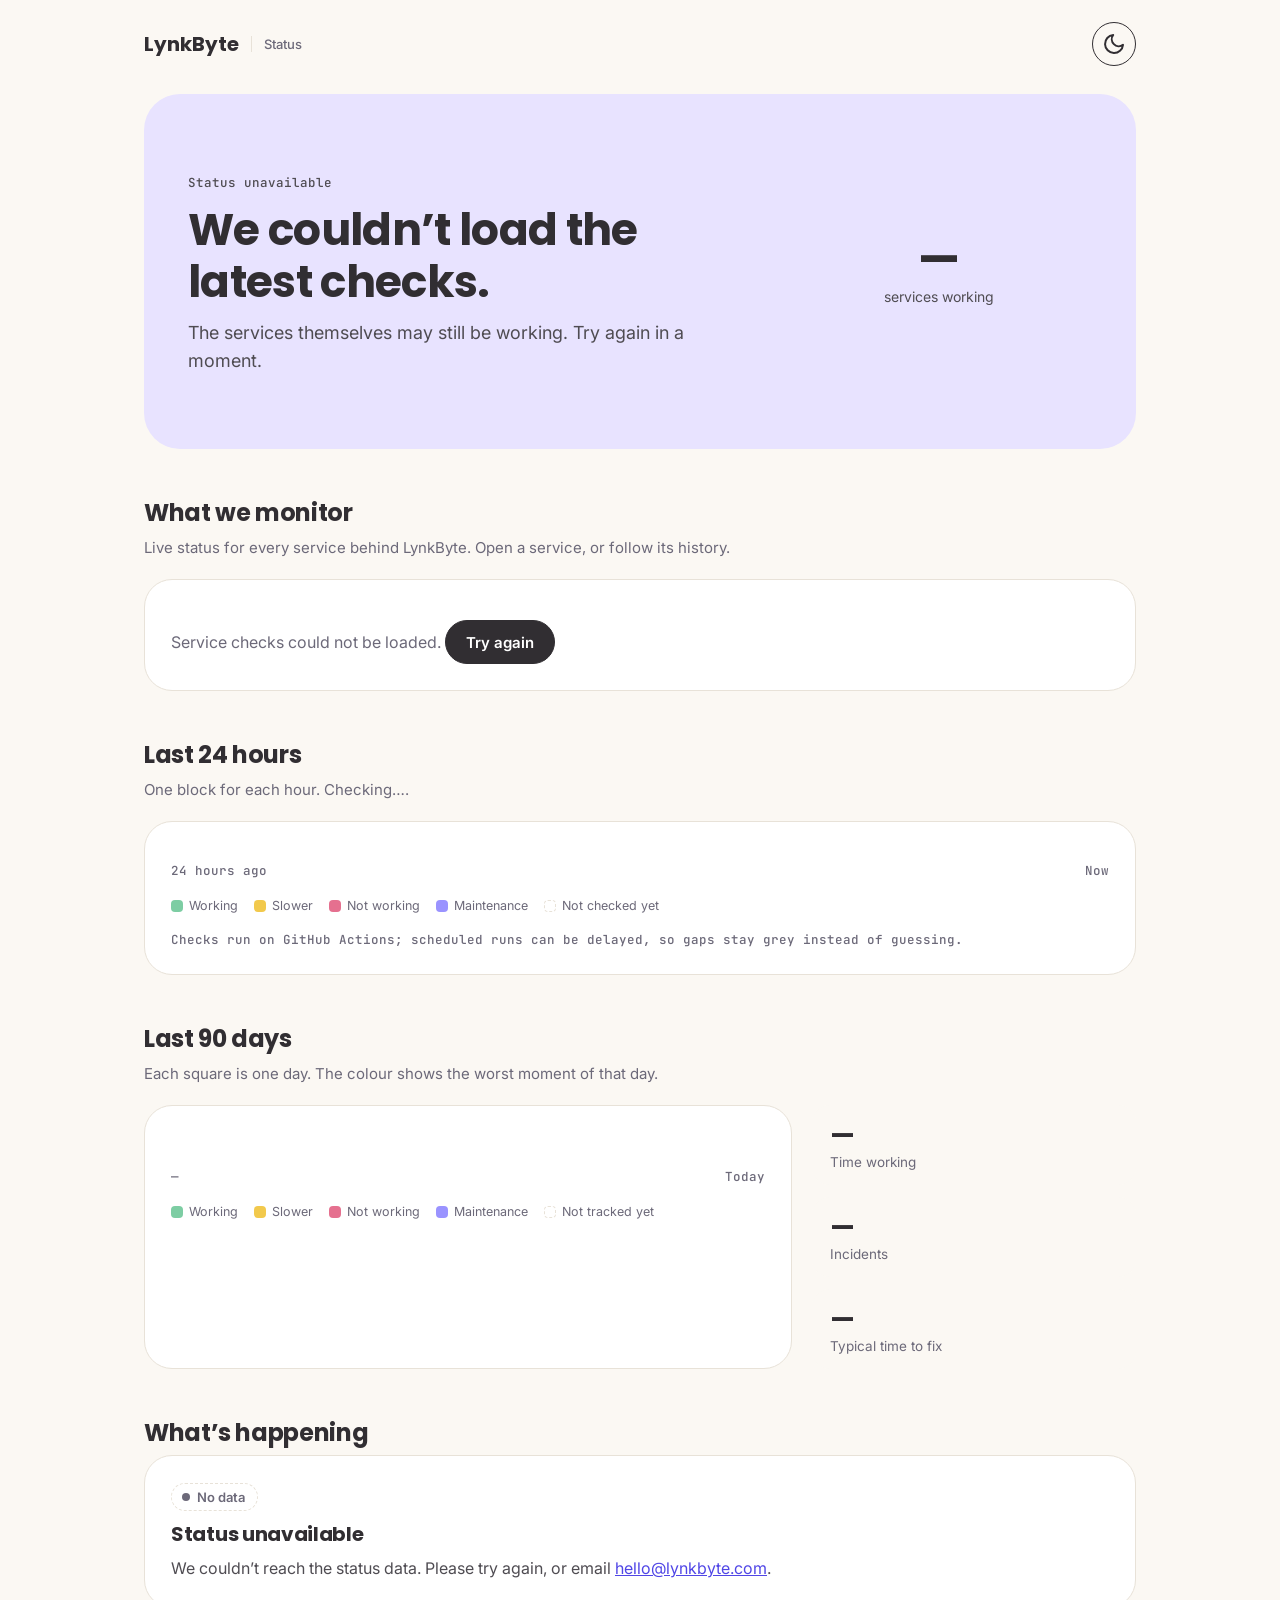
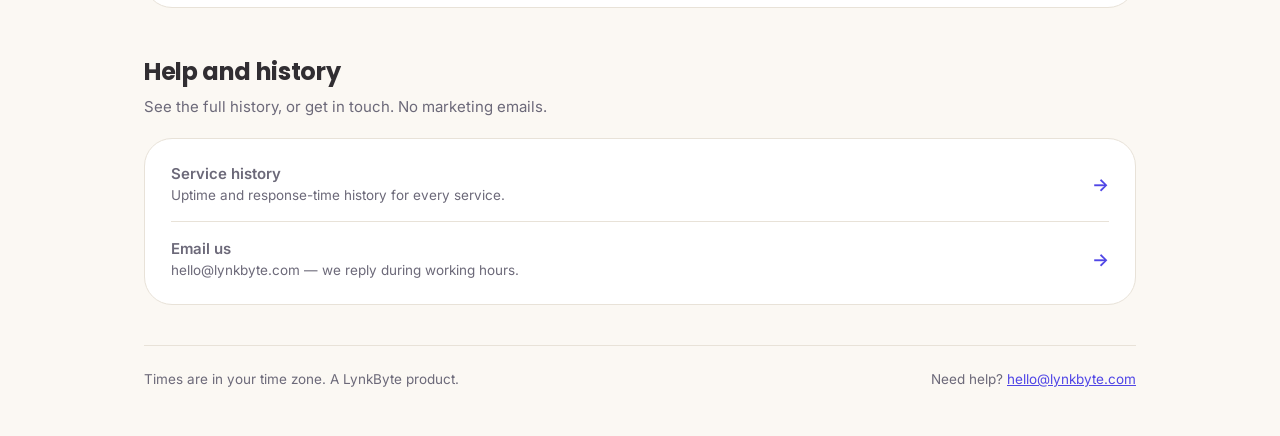
==== commit 8d74ba8d: "deploy: 2488632b846e479ecbcca247123f4c54df02bf2f" ====
--- a/index.html
+++ b/index.html
@@ -5,8 +5,7 @@
 <meta name="viewport" content="width=device-width, initial-scale=1, viewport-fit=cover">
 <title>LynkByte status · Can I use it right now?</title>
 <meta name="description" content="Live availability for LynkByte: signing in, billing, the web app and the Android app.">
-<meta name="theme-color" content="#FBF8F3" media="(prefers-color-scheme: light)">
-<meta name="theme-color" content="#17141B" media="(prefers-color-scheme: dark)">
+<meta name="theme-color" content="#FBF8F3">
 <meta property="og:title" content="LynkByte status">
 <meta property="og:description" content="Can I use LynkByte right now? Live availability for signing in, billing, the web app and the Android app.">
 <meta property="og:type" content="website">
@@ -21,7 +20,6 @@
 :root{--ink:#312E32;--body:#4F4C52;--slate:#6C6979;--paper:#FBF8F3;--card:#fff;--rule:#E8E2D8;--on:#fff;--ind:#5046E6;
 --butter:#FFF0BF;--mint:#D9F2E5;--pink:#FFDDE6;--lilac:#E8E3FF;
 --s-ok:#7DCDA3;--s-deg:#F2C94C;--s-out:#E5708F;--s-mnt:#9A93FF;color-scheme:light}
-@media(prefers-color-scheme:dark){:root:not([data-theme="light"]){--ink:#F2EFF5;--body:#CFCBD6;--slate:#A29EAD;--paper:#17141B;--card:#211E27;--rule:#36323E;--on:#17141B;--ind:#9A93FF;--butter:#4A4530;--mint:#2F4A3E;--pink:#4D3340;--lilac:#3A3659;color-scheme:dark}}
 :root[data-theme="dark"]{--ink:#F2EFF5;--body:#CFCBD6;--slate:#A29EAD;--paper:#17141B;--card:#211E27;--rule:#36323E;--on:#17141B;--ind:#9A93FF;--butter:#4A4530;--mint:#2F4A3E;--pink:#4D3340;--lilac:#3A3659;color-scheme:dark}
 *,*::before,*::after{box-sizing:border-box}
 html{scroll-padding-top:24px}
@@ -124,7 +122,6 @@
 <header>
   <a class="brand" href="/">LynkByte <small>Status</small></a>
   <div class="h-actions">
-    <a class="pill" href="#updates">Get updates</a>
     <button class="pill ib" id="theme" type="button" aria-label="Switch between light and dark">
       <svg class="ico" viewBox="0 0 24 24" aria-hidden="true"><path d="M21 12.8A9 9 0 1 1 11.2 3a7 7 0 0 0 9.8 9.8z"/></svg>
     </button>
@@ -179,8 +176,8 @@
   <h2 id="ih">What’s happening</h2>
   <div class="card inc" id="inc"><p class="muted" style="margin:0">Loading the latest incident information…</p></div>
 
-  <h2 id="updates">Get updates</h2>
-  <p class="sub">We post what is happening here. No marketing emails.</p>
+  <h2 id="help">Help and history</h2>
+  <p class="sub">See the full history, or get in touch. No marketing emails.</p>
   <div class="card updates">
     <a class="row" href="/history/">
       <span><b>Service history</b><span>Uptime and response-time history for every service.</span></span>
@@ -722,8 +719,10 @@
 
 $('theme').addEventListener('click',function(){
   var root=document.documentElement;
-  var dark=root.getAttribute('data-theme')?root.getAttribute('data-theme')==='dark':window.matchMedia('(prefers-color-scheme: dark)').matches;
-  root.setAttribute('data-theme',dark?'light':'dark');
+  var next=root.getAttribute('data-theme')==='dark'?'light':'dark';
+  root.setAttribute('data-theme',next);
+  var meta=document.querySelector('meta[name="theme-color"]');
+  if(meta) meta.setAttribute('content',next==='dark'?'#17141B':'#FBF8F3');
 });
 
 if('serviceWorker' in navigator){
